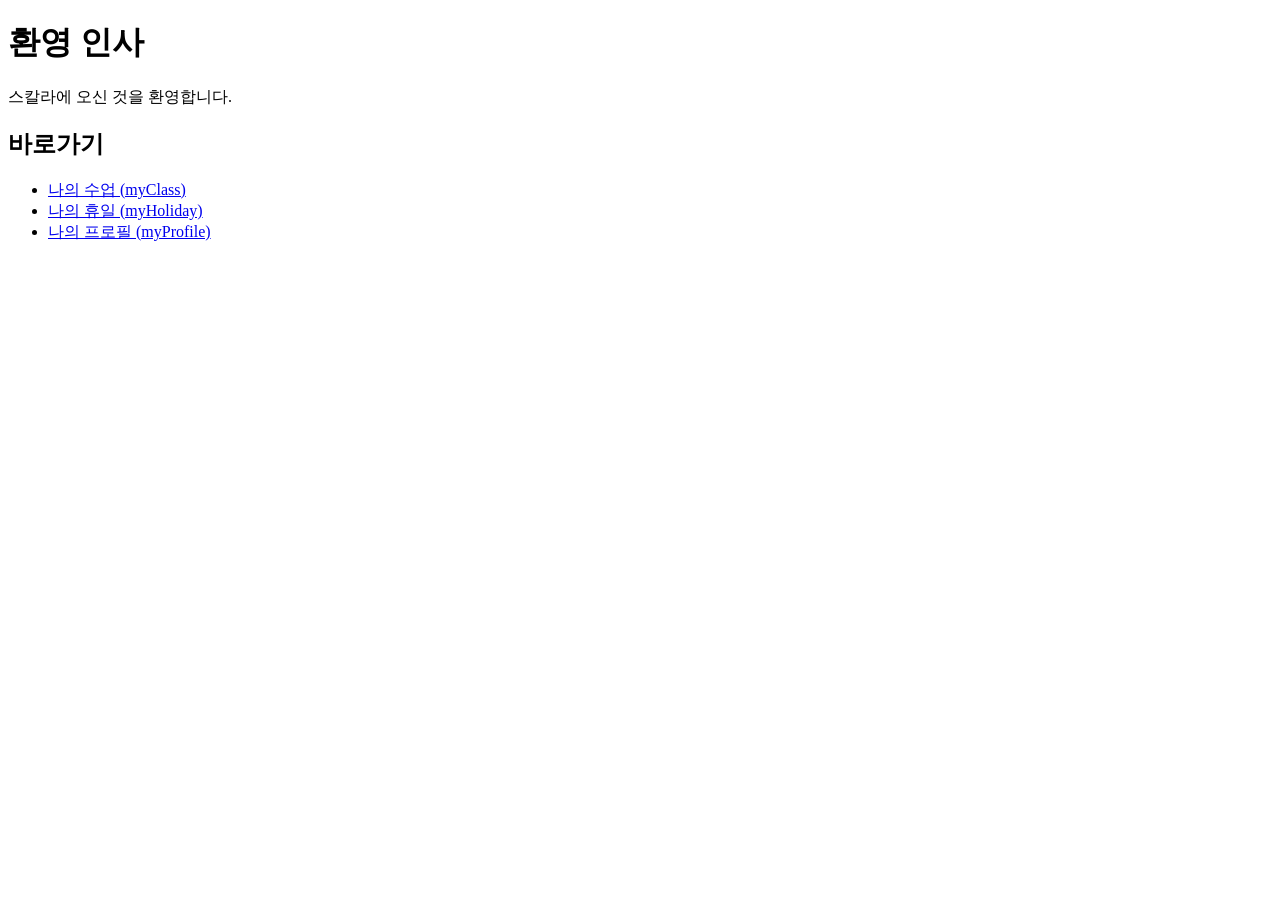
==== html/index.html @ cfc740ea "3. HTML Form까지의 과제" ====
<!DOCTYPE html>
<html lang="ko">
<head>
    <meta charset="UTF-8">
    <meta name="viewport" content="width=device-width, initial-scale=1.0">
    <title>Welcome SKALA</title>
</head>
<body>
    <h1>환영 인사</h1>
    <p>스칼라에 오신 것을 환영합니다.</p>

    <h2>바로가기</h2>
    <ul>
        <li><a href="myClass.html">나의 수업 (myClass)</a></li>
        <li><a href="myHoliday.html">나의 휴일 (myHoliday)</a></li>
        <li><a href="myProfile.html">나의 프로필 (myProfile)</a></li>
    </ul>
</body>
</html>
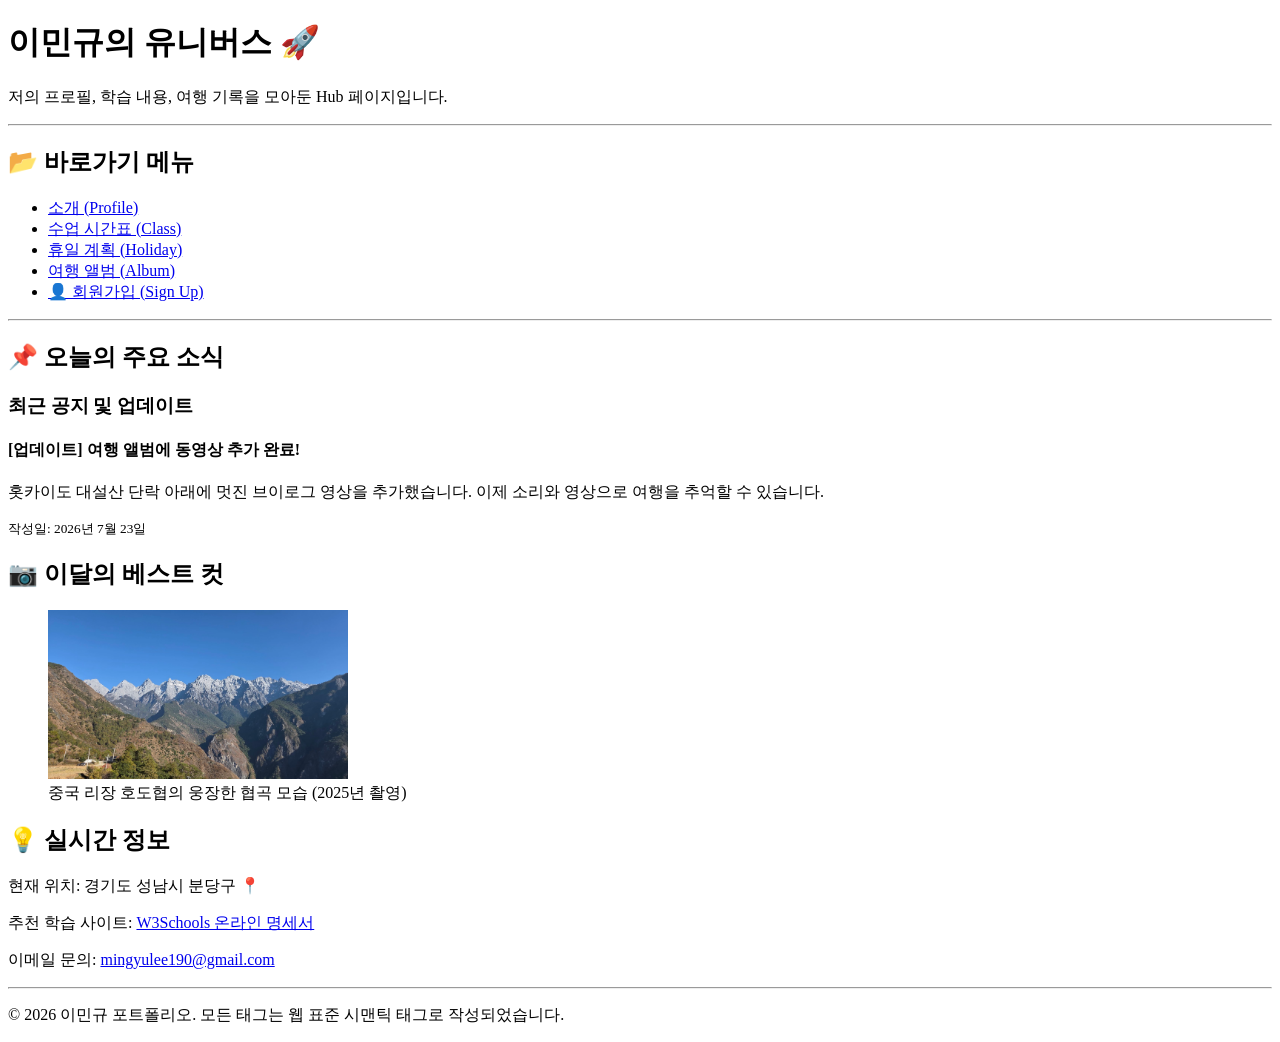
==== commit 33056a48: "4. HTML 심화 까지의 과제" ====
--- a/html/index.html
+++ b/html/index.html
@@ -3,17 +3,60 @@
 <head>
     <meta charset="UTF-8">
     <meta name="viewport" content="width=device-width, initial-scale=1.0">
-    <title>Welcome SKALA</title>
+    <title>이민규의 유니버스</title>
 </head>
 <body>
-    <h1>환영 인사</h1>
-    <p>스칼라에 오신 것을 환영합니다.</p>
+    <header>
+        <h1>이민규의 유니버스 🚀</h1>
+        <p>저의 프로필, 학습 내용, 여행 기록을 모아둔 Hub 페이지입니다.</p>
+    </header>
+    <hr>
 
-    <h2>바로가기</h2>
-    <ul>
-        <li><a href="myClass.html">나의 수업 (myClass)</a></li>
-        <li><a href="myHoliday.html">나의 휴일 (myHoliday)</a></li>
-        <li><a href="myProfile.html">나의 프로필 (myProfile)</a></li>
-    </ul>
+    <!-- 내비게이션 영역 -->
+    <nav>
+        <h2>📂 바로가기 메뉴</h2>
+        <ul>
+            <li><a href="myProfile.html">소개 (Profile)</a></li>
+            <li><a href="myClass.html">수업 시간표 (Class)</a></li>
+            <li><a href="myHoliday.html">휴일 계획 (Holiday)</a></li>
+            <li><a href="myTrip.html">여행 앨범 (Album)</a></li>
+            <li><a href="signUp.html">👤 회원가입 (Sign Up)</a></li>
+        </ul>
+    </nav>
+    <hr>
+
+    <!-- 메인 컨텐츠 영역 -->
+    <main>
+        <section>
+            <h2>📌 오늘의 주요 소식</h2>
+            <h3>최근 공지 및 업데이트</h3>
+            <article>
+                <h4>[업데이트] 여행 앨범에 동영상 추가 완료!</h4>
+                <p>홋카이도 대설산 단락 아래에 멋진 브이로그 영상을 추가했습니다. 이제 소리와 영상으로 여행을 추억할 수 있습니다.</p>
+                <p><small>작성일: 2026년 7월 23일</small></p>
+            </article>
+        </section>
+        <section>
+            <h2>📷 이달의 베스트 컷</h2>
+            <figure>
+                <img src="../media/리장.jpg" alt="리장 호도협" width="300">
+                <figcaption>중국 리장 호도협의 웅장한 협곡 모습 (2025년 촬영)</figcaption>
+            </figure>
+        </section>
+    </main>
+
+    <!-- 사이드바 영역 -->
+    <aside>
+        <h2>💡 실시간 정보</h2>
+        <p>현재 위치: 경기도 성남시 분당구 📍</p>
+        <p>추천 학습 사이트: <a href="https://www.w3schools.com" target="_blank">W3Schools 온라인 명세서</a></p>
+        <p>이메일 문의: <a href="mailto:mingyulee190@gmail.com">mingyulee190@gmail.com</a></p>
+    </aside>
+    <hr>
+
+    <!-- 푸터 영역 -->
+    <footer>
+        <p>&copy; 2026 이민규 포트폴리오. 모든 태그는 웹 표준 시맨틱 태그로 작성되었습니다.</p>
+    </footer>
 </body>
 </html>
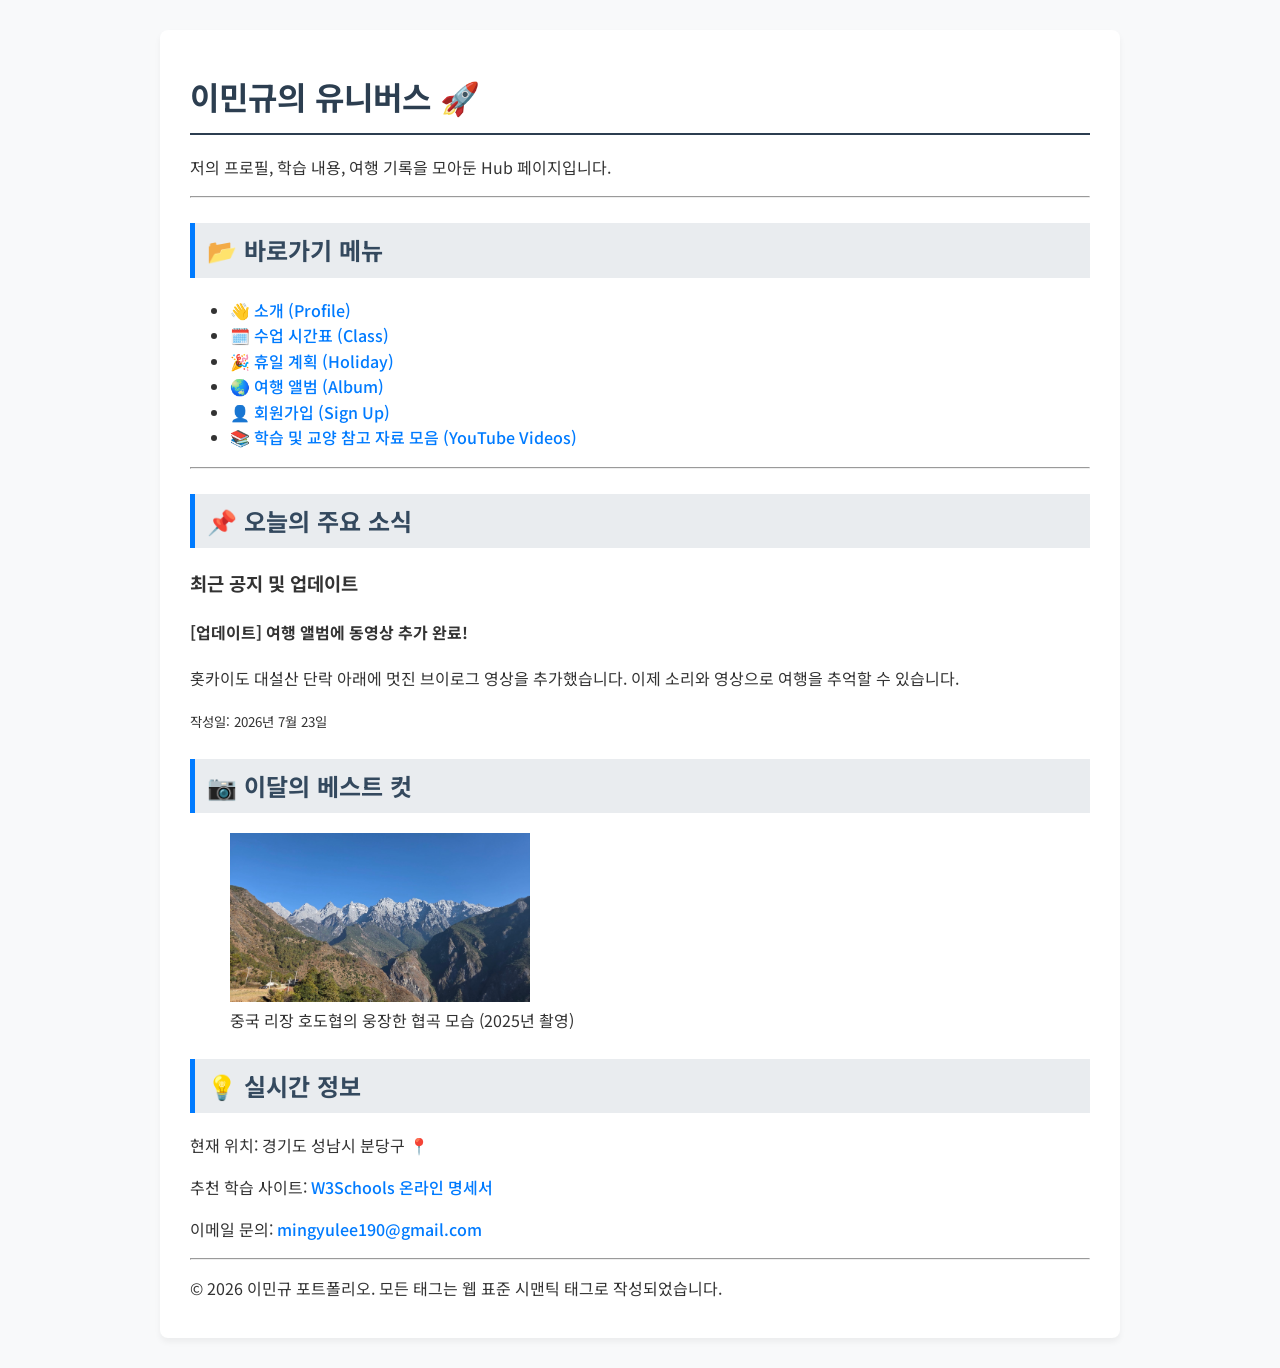
==== commit 963cde9d: "5. css 기초 까지의 과제" ====
--- a/html/index.html
+++ b/html/index.html
@@ -4,8 +4,10 @@
     <meta charset="UTF-8">
     <meta name="viewport" content="width=device-width, initial-scale=1.0">
     <title>이민규의 유니버스</title>
+    <link rel="stylesheet" href="../css/style.css">
 </head>
 <body>
+    <div class="container">
     <header>
         <h1>이민규의 유니버스 🚀</h1>
         <p>저의 프로필, 학습 내용, 여행 기록을 모아둔 Hub 페이지입니다.</p>
@@ -16,11 +18,12 @@
     <nav>
         <h2>📂 바로가기 메뉴</h2>
         <ul>
-            <li><a href="myProfile.html">소개 (Profile)</a></li>
-            <li><a href="myClass.html">수업 시간표 (Class)</a></li>
-            <li><a href="myHoliday.html">휴일 계획 (Holiday)</a></li>
-            <li><a href="myTrip.html">여행 앨범 (Album)</a></li>
+            <li><a href="myProfile.html">👋 소개 (Profile)</a></li>
+            <li><a href="myClass.html">🗓️ 수업 시간표 (Class)</a></li>
+            <li><a href="myHoliday.html">🎉 휴일 계획 (Holiday)</a></li>
+            <li><a href="myTrip.html">🌏 여행 앨범 (Album)</a></li>
             <li><a href="signUp.html">👤 회원가입 (Sign Up)</a></li>
+            <li><a href="youtubeEmbed.html">📚 학습 및 교양 참고 자료 모음 (YouTube Videos)</a></li>
         </ul>
     </nav>
     <hr>
@@ -58,5 +61,6 @@
     <footer>
         <p>&copy; 2026 이민규 포트폴리오. 모든 태그는 웹 표준 시맨틱 태그로 작성되었습니다.</p>
     </footer>
+    </div>
 </body>
 </html>
--- a/css/style.css
+++ b/css/style.css
@@ -0,0 +1,151 @@
+/* Noto Sans KR 폰트 적용 */
+@import url('https://fonts.googleapis.com/css2?family=Noto+Sans+KR:wght@400;700&display=swap');
+
+body {
+    font-family: 'Noto Sans KR', sans-serif;
+    line-height: 1.6;
+    color: #333333;
+    background-color: #f8f9fa;
+    margin: 0;
+    padding: 0;
+}
+
+h1 {
+    color: #2c3e50;
+    border-bottom: 2px solid #2c3e50;
+    padding-bottom: 10px;
+    margin-bottom: 20px;
+}
+
+h2 {
+    color: #34495e;
+    background-color: #e9ecef;
+    padding: 8px 12px;
+    border-left: 5px solid #007bff;
+    margin-top: 25px;
+}
+
+a {
+    color: #007bff;
+    text-decoration: none;
+    font-weight: 500;
+}
+
+a:hover {
+    text-decoration: underline;
+    color: #0056b3;
+}
+
+.container {
+    max-width: 900px;
+    margin: 30px auto;
+    padding: 20px 30px;
+    background-color: #ffffff;
+    border-radius: 8px;
+    box-shadow: 0 4px 6px rgba(0, 0, 0, 0.05);
+}
+
+.trip-card {
+    background-color: #ffffff;
+    border: 1px solid #e0e0e0;
+    border-radius: 8px;
+    padding: 15px;
+    margin-bottom: 20px;
+    box-shadow: 0 2px 4px rgba(0,0,0,0.05);
+}
+
+table {
+    width: 100%;
+    border-collapse: collapse;
+    margin-top: 15px;
+    box-shadow: 0 1px 3px rgba(0,0,0,0.1);
+}
+
+th, td {
+    padding: 12px 15px;
+    border: 1px solid #dee2e6;
+    vertical-align: middle;
+}
+
+th {
+    background-color: #f1f3f5;
+    color: #495057;
+    font-weight: bold;
+    text-align: center;
+}
+
+td {
+    text-align: center;
+}
+
+/* 점심시간 셀 전용 클래스 */
+.lunch-cell {
+    text-align: center;
+    font-weight: bold;
+    background-color: #f8f9fa;
+}
+
+
+
+fieldset {
+    border: 1px solid #ced4da;
+    border-radius: 6px;
+    padding: 20px;
+    margin-bottom: 20px;
+    background-color: #fff;
+}
+
+legend {
+    font-weight: bold;
+    color: #007bff;
+    padding: 0 10px;
+}
+
+input[type="text"],
+input[type="password"],
+input[type="date"],
+select,
+textarea {
+    width: 100%;
+    max-width: 400px;
+    padding: 10px;
+    margin-top: 5px;
+    margin-bottom: 10px;
+    border: 1px solid #ced4da;
+    border-radius: 4px;
+    box-sizing: border-box; 
+}
+
+textarea {
+    max-width: 100%;
+    resize: vertical;
+}
+
+input[type="submit"],
+input[type="reset"] {
+    padding: 10px 24px;
+    font-size: 15px;
+    font-weight: bold;
+    border: none;
+    border-radius: 4px;
+    cursor: pointer;
+    margin-right: 10px;
+}
+
+input[type="submit"] {
+    background-color: #20c997;
+    color: white;
+}
+
+input[type="submit"]:hover {
+    background-color: #12b886;
+}
+
+input[type="reset"] {
+    background-color: #adb5bd;
+    color: white;
+}
+
+input[type="reset"]:hover {
+    background-color: #868e96;
+}
